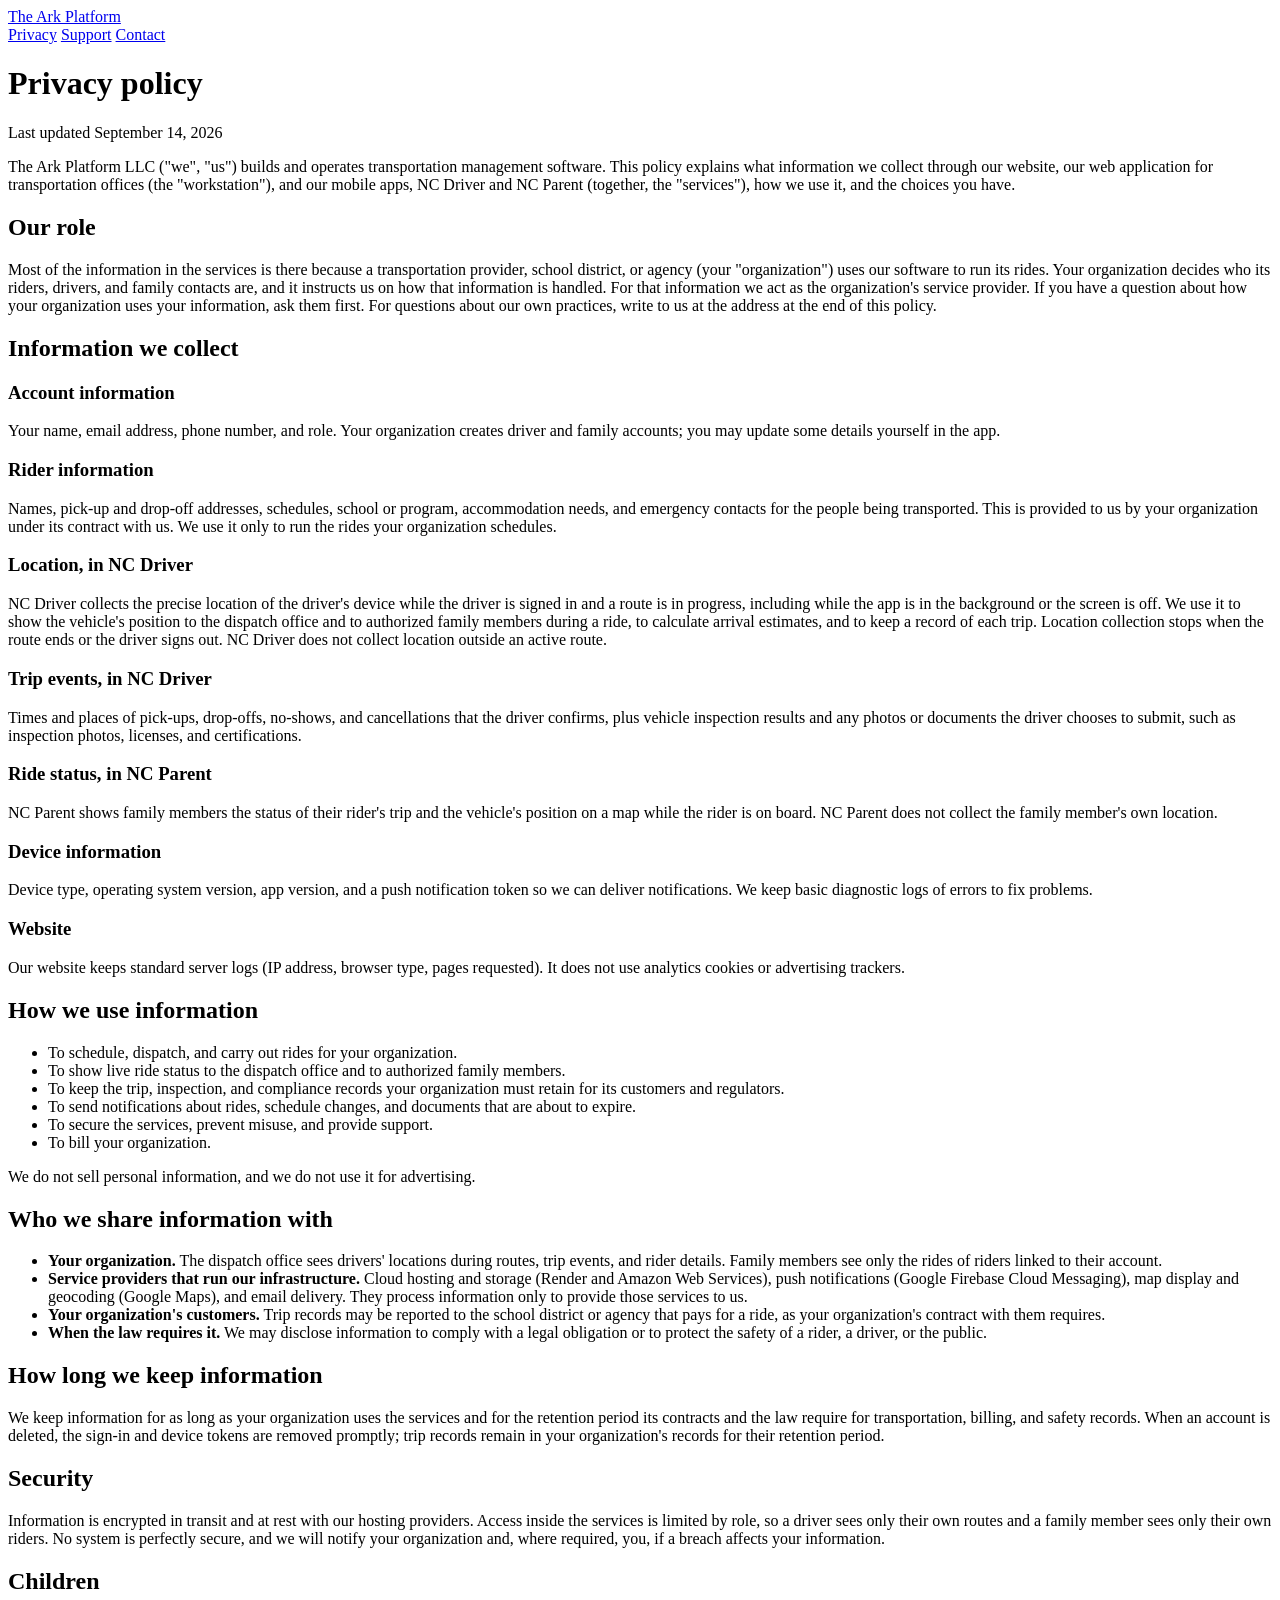
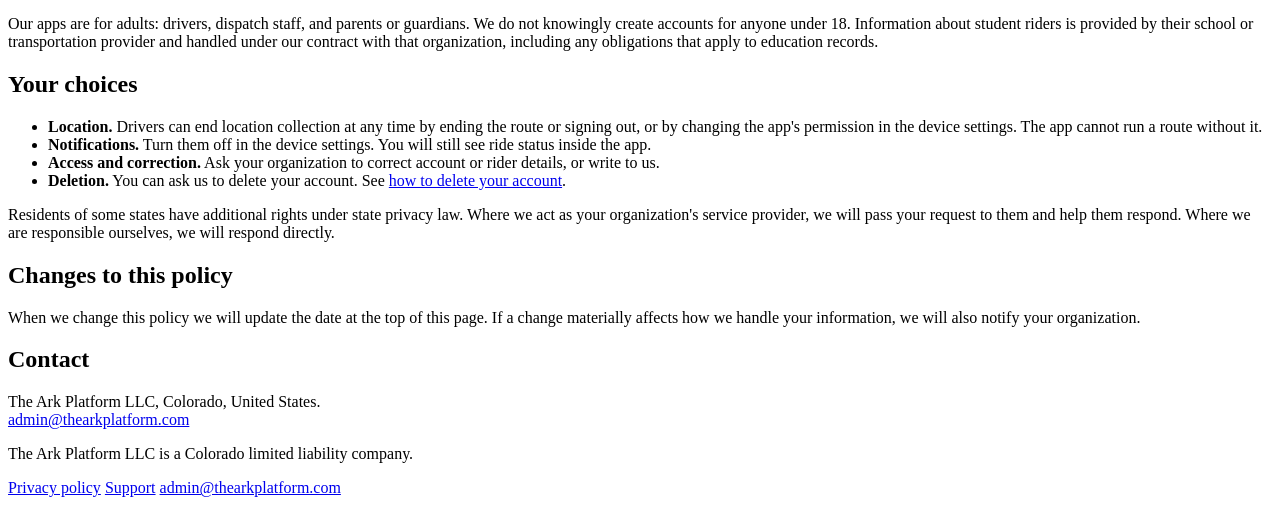
==== public/privacy/index.html @ aa96f92b "Company site: home, privacy policy, support" ====
<!doctype html>
<html lang="en">
<head>
<meta charset="utf-8">
<meta name="viewport" content="width=device-width, initial-scale=1">
<title>Privacy policy, The Ark Platform</title>
<meta name="description" content="How The Ark Platform LLC collects, uses, and protects information in its website, its transportation workstation, and the NC Driver and NC Parent apps.">
<link rel="icon" href="/favicon.svg" type="image/svg+xml">
<link rel="preconnect" href="https://fonts.googleapis.com">
<link rel="preconnect" href="https://fonts.gstatic.com" crossorigin>
<link href="https://fonts.googleapis.com/css2?family=Public+Sans:wght@400;600&display=swap" rel="stylesheet">
<link rel="stylesheet" href="/style.css">
</head>
<body>
<div class="wrap">
<header class="site-head">
  <a class="wordmark" href="/">The Ark Platform</a>
  <nav aria-label="Site">
    <a href="/privacy/" aria-current="page">Privacy</a>
    <a href="/support/">Support</a>
    <a href="/#contact">Contact</a>
  </nav>
</header>

<main class="prose">
<h1>Privacy policy</h1>
<p class="updated">Last updated September 14, 2026</p>

<p>The Ark Platform LLC ("we", "us") builds and operates transportation management software. This policy explains what information we collect through our website, our web application for transportation offices (the "workstation"), and our mobile apps, NC Driver and NC Parent (together, the "services"), how we use it, and the choices you have.</p>

<h2>Our role</h2>
<p>Most of the information in the services is there because a transportation provider, school district, or agency (your "organization") uses our software to run its rides. Your organization decides who its riders, drivers, and family contacts are, and it instructs us on how that information is handled. For that information we act as the organization's service provider. If you have a question about how your organization uses your information, ask them first. For questions about our own practices, write to us at the address at the end of this policy.</p>

<h2>Information we collect</h2>

<h3>Account information</h3>
<p>Your name, email address, phone number, and role. Your organization creates driver and family accounts; you may update some details yourself in the app.</p>

<h3>Rider information</h3>
<p>Names, pick-up and drop-off addresses, schedules, school or program, accommodation needs, and emergency contacts for the people being transported. This is provided to us by your organization under its contract with us. We use it only to run the rides your organization schedules.</p>

<h3>Location, in NC Driver</h3>
<p>NC Driver collects the precise location of the driver's device while the driver is signed in and a route is in progress, including while the app is in the background or the screen is off. We use it to show the vehicle's position to the dispatch office and to authorized family members during a ride, to calculate arrival estimates, and to keep a record of each trip. Location collection stops when the route ends or the driver signs out. NC Driver does not collect location outside an active route.</p>

<h3>Trip events, in NC Driver</h3>
<p>Times and places of pick-ups, drop-offs, no-shows, and cancellations that the driver confirms, plus vehicle inspection results and any photos or documents the driver chooses to submit, such as inspection photos, licenses, and certifications.</p>

<h3>Ride status, in NC Parent</h3>
<p>NC Parent shows family members the status of their rider's trip and the vehicle's position on a map while the rider is on board. NC Parent does not collect the family member's own location.</p>

<h3>Device information</h3>
<p>Device type, operating system version, app version, and a push notification token so we can deliver notifications. We keep basic diagnostic logs of errors to fix problems.</p>

<h3>Website</h3>
<p>Our website keeps standard server logs (IP address, browser type, pages requested). It does not use analytics cookies or advertising trackers.</p>

<h2>How we use information</h2>
<ul>
  <li>To schedule, dispatch, and carry out rides for your organization.</li>
  <li>To show live ride status to the dispatch office and to authorized family members.</li>
  <li>To keep the trip, inspection, and compliance records your organization must retain for its customers and regulators.</li>
  <li>To send notifications about rides, schedule changes, and documents that are about to expire.</li>
  <li>To secure the services, prevent misuse, and provide support.</li>
  <li>To bill your organization.</li>
</ul>
<p>We do not sell personal information, and we do not use it for advertising.</p>

<h2>Who we share information with</h2>
<ul>
  <li><strong>Your organization.</strong> The dispatch office sees drivers' locations during routes, trip events, and rider details. Family members see only the rides of riders linked to their account.</li>
  <li><strong>Service providers that run our infrastructure.</strong> Cloud hosting and storage (Render and Amazon Web Services), push notifications (Google Firebase Cloud Messaging), map display and geocoding (Google Maps), and email delivery. They process information only to provide those services to us.</li>
  <li><strong>Your organization's customers.</strong> Trip records may be reported to the school district or agency that pays for a ride, as your organization's contract with them requires.</li>
  <li><strong>When the law requires it.</strong> We may disclose information to comply with a legal obligation or to protect the safety of a rider, a driver, or the public.</li>
</ul>

<h2>How long we keep information</h2>
<p>We keep information for as long as your organization uses the services and for the retention period its contracts and the law require for transportation, billing, and safety records. When an account is deleted, the sign-in and device tokens are removed promptly; trip records remain in your organization's records for their retention period.</p>

<h2>Security</h2>
<p>Information is encrypted in transit and at rest with our hosting providers. Access inside the services is limited by role, so a driver sees only their own routes and a family member sees only their own riders. No system is perfectly secure, and we will notify your organization and, where required, you, if a breach affects your information.</p>

<h2>Children</h2>
<p>Our apps are for adults: drivers, dispatch staff, and parents or guardians. We do not knowingly create accounts for anyone under 18. Information about student riders is provided by their school or transportation provider and handled under our contract with that organization, including any obligations that apply to education records.</p>

<h2>Your choices</h2>
<ul>
  <li><strong>Location.</strong> Drivers can end location collection at any time by ending the route or signing out, or by changing the app's permission in the device settings. The app cannot run a route without it.</li>
  <li><strong>Notifications.</strong> Turn them off in the device settings. You will still see ride status inside the app.</li>
  <li><strong>Access and correction.</strong> Ask your organization to correct account or rider details, or write to us.</li>
  <li><strong>Deletion.</strong> You can ask us to delete your account. See <a href="/support/#delete">how to delete your account</a>.</li>
</ul>
<p>Residents of some states have additional rights under state privacy law. Where we act as your organization's service provider, we will pass your request to them and help them respond. Where we are responsible ourselves, we will respond directly.</p>

<h2>Changes to this policy</h2>
<p>When we change this policy we will update the date at the top of this page. If a change materially affects how we handle your information, we will also notify your organization.</p>

<h2>Contact</h2>
<p>The Ark Platform LLC, Colorado, United States.<br>
<a href="mailto:admin@thearkplatform.com">admin@thearkplatform.com</a></p>
</main>

<footer class="site-foot">
  <p>The Ark Platform LLC is a Colorado limited liability company.</p>
  <p><a href="/privacy/">Privacy policy</a> <a href="/support/">Support</a> <a href="mailto:admin@thearkplatform.com">admin@thearkplatform.com</a></p>
</footer>
</div>
</body>
</html>
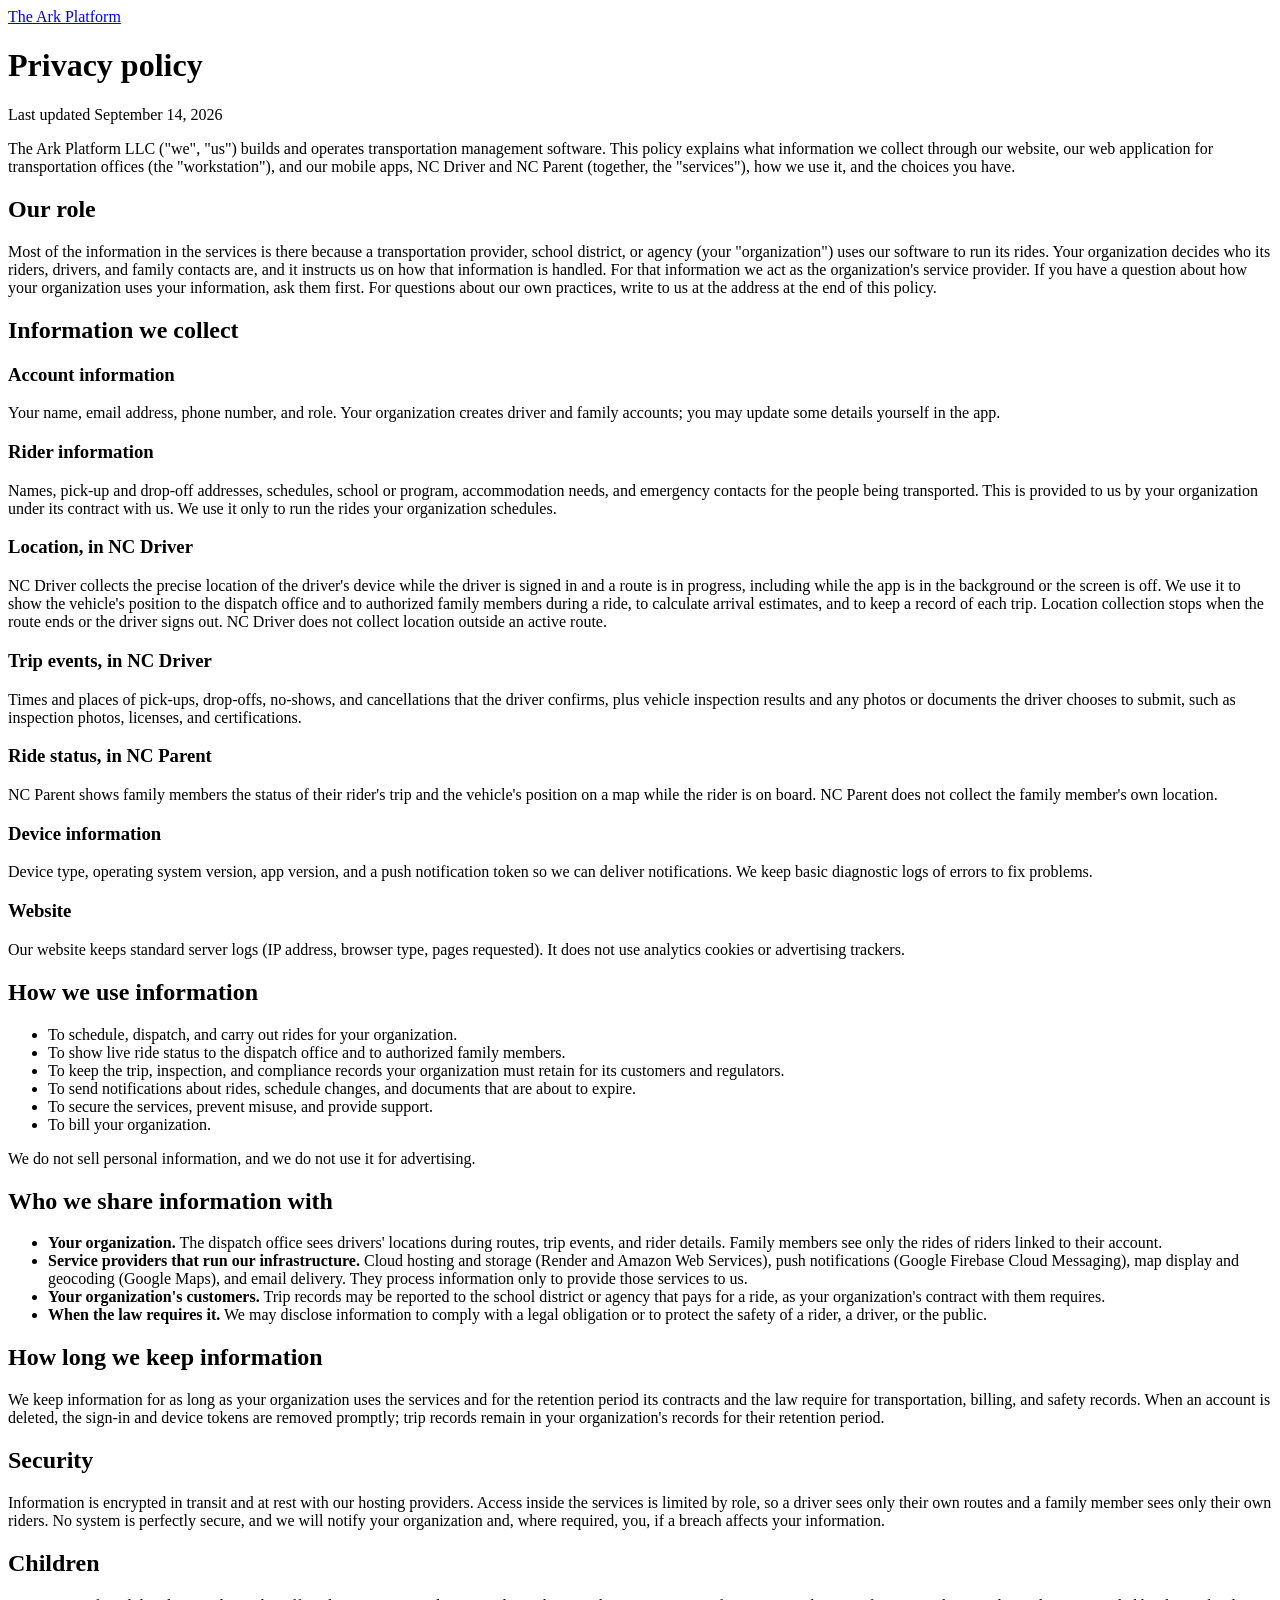
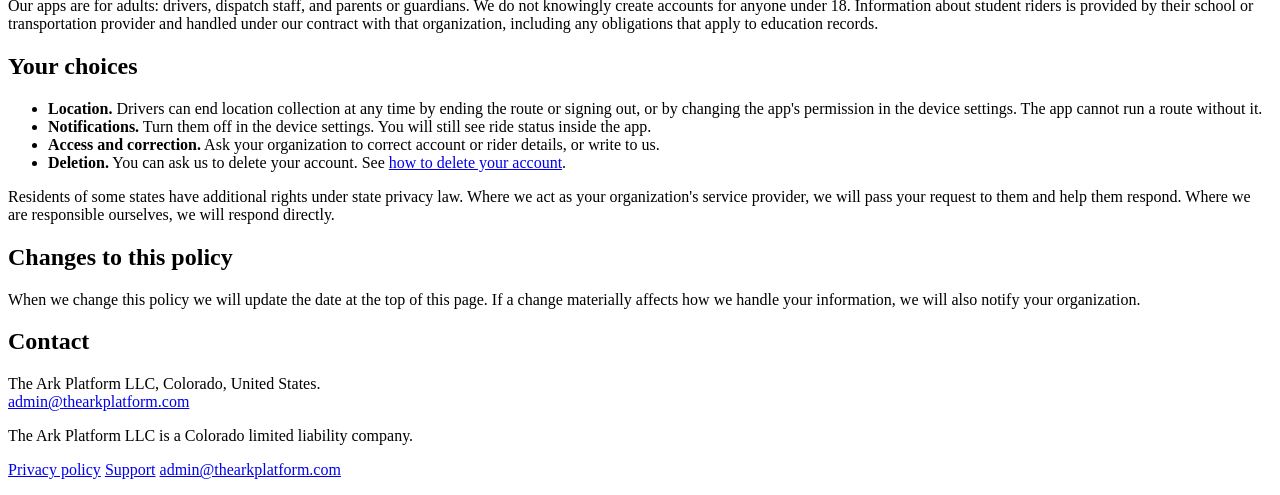
==== commit dc386f64: "Make the home page general and keep privacy and support links in the footer" ====
--- a/public/privacy/index.html
+++ b/public/privacy/index.html
@@ -15,11 +15,6 @@
 <div class="wrap">
 <header class="site-head">
   <a class="wordmark" href="/">The Ark Platform</a>
-  <nav aria-label="Site">
-    <a href="/privacy/" aria-current="page">Privacy</a>
-    <a href="/support/">Support</a>
-    <a href="/#contact">Contact</a>
-  </nav>
 </header>
 
 <main class="prose">
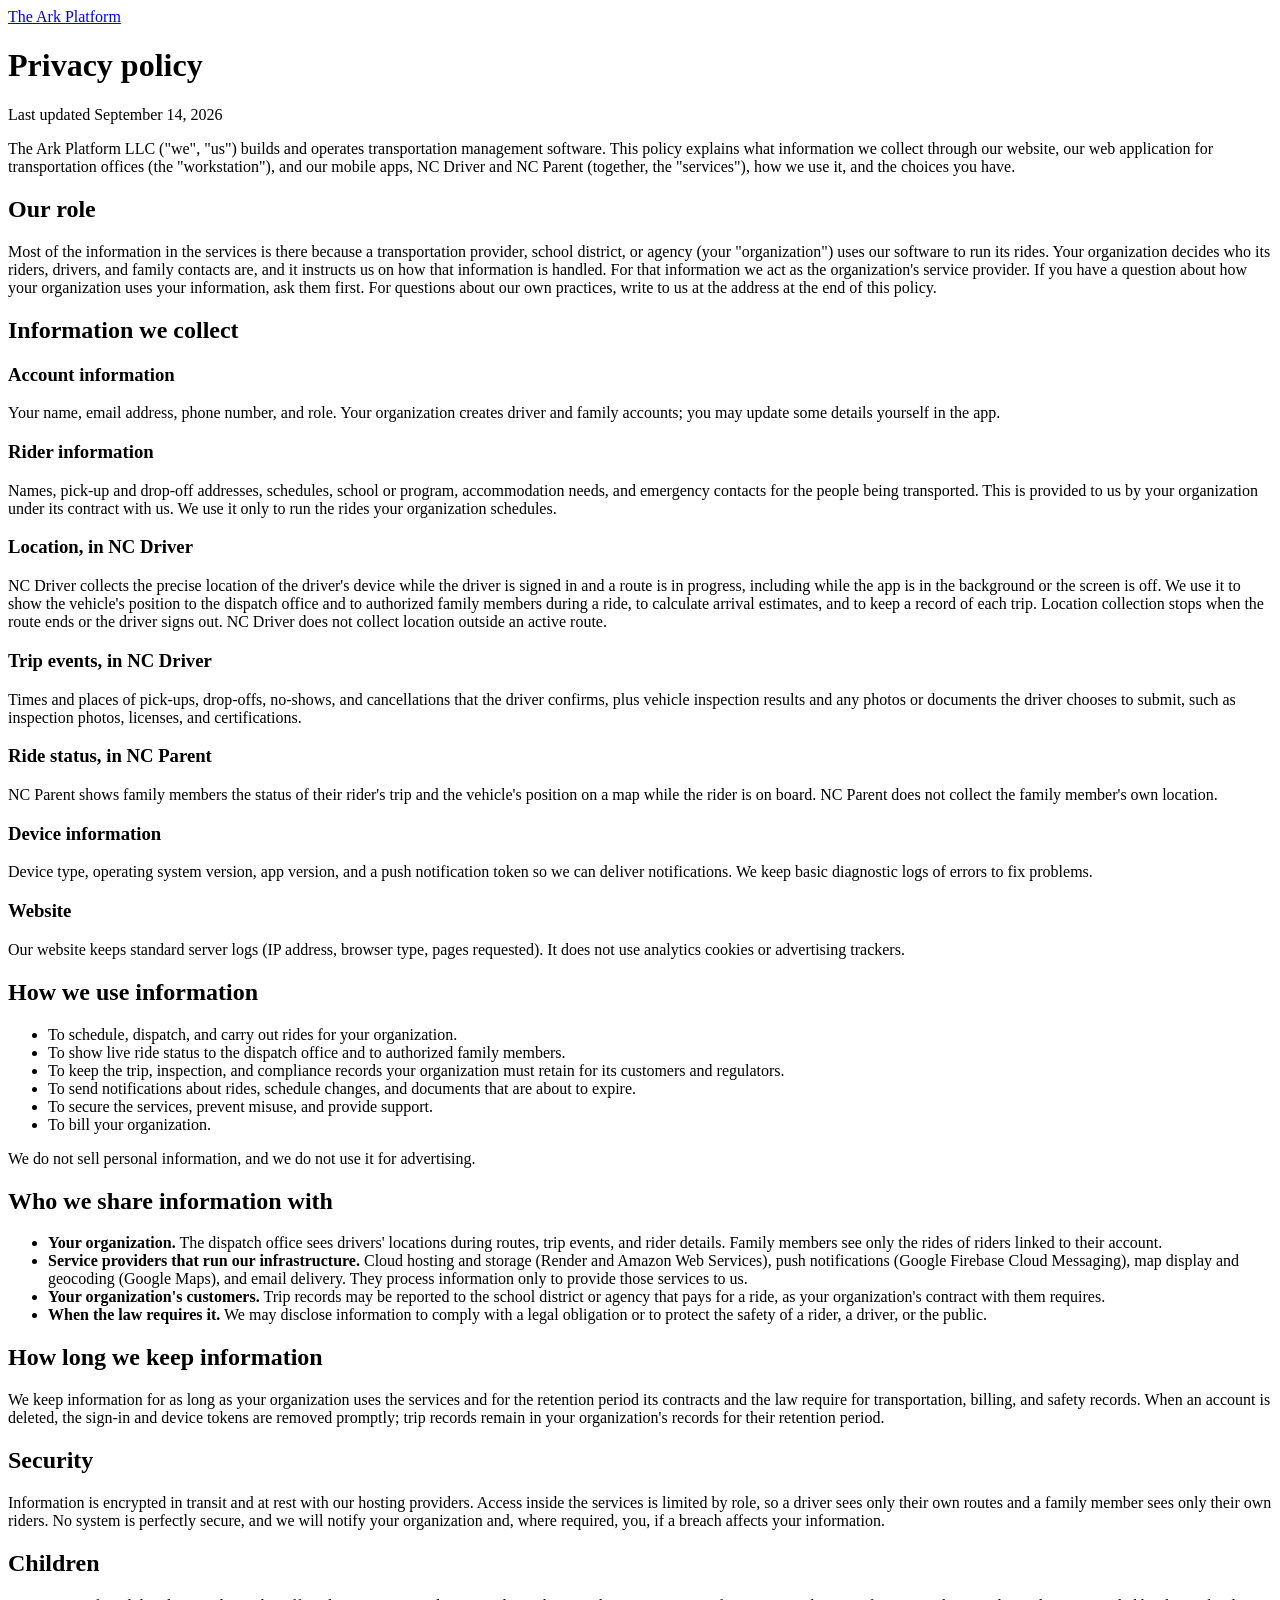
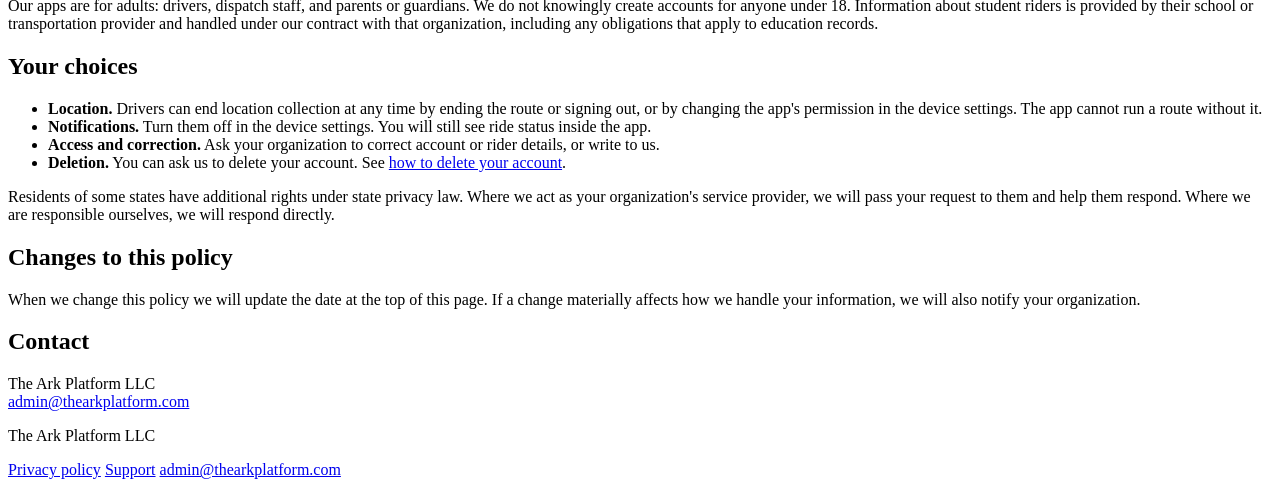
==== commit d1295a35: "Drop the location from the site" ====
--- a/public/privacy/index.html
+++ b/public/privacy/index.html
@@ -90,12 +90,12 @@
 <p>When we change this policy we will update the date at the top of this page. If a change materially affects how we handle your information, we will also notify your organization.</p>
 
 <h2>Contact</h2>
-<p>The Ark Platform LLC, Colorado, United States.<br>
+<p>The Ark Platform LLC<br>
 <a href="mailto:admin@thearkplatform.com">admin@thearkplatform.com</a></p>
 </main>
 
 <footer class="site-foot">
-  <p>The Ark Platform LLC is a Colorado limited liability company.</p>
+  <p>The Ark Platform LLC</p>
   <p><a href="/privacy/">Privacy policy</a> <a href="/support/">Support</a> <a href="mailto:admin@thearkplatform.com">admin@thearkplatform.com</a></p>
 </footer>
 </div>
